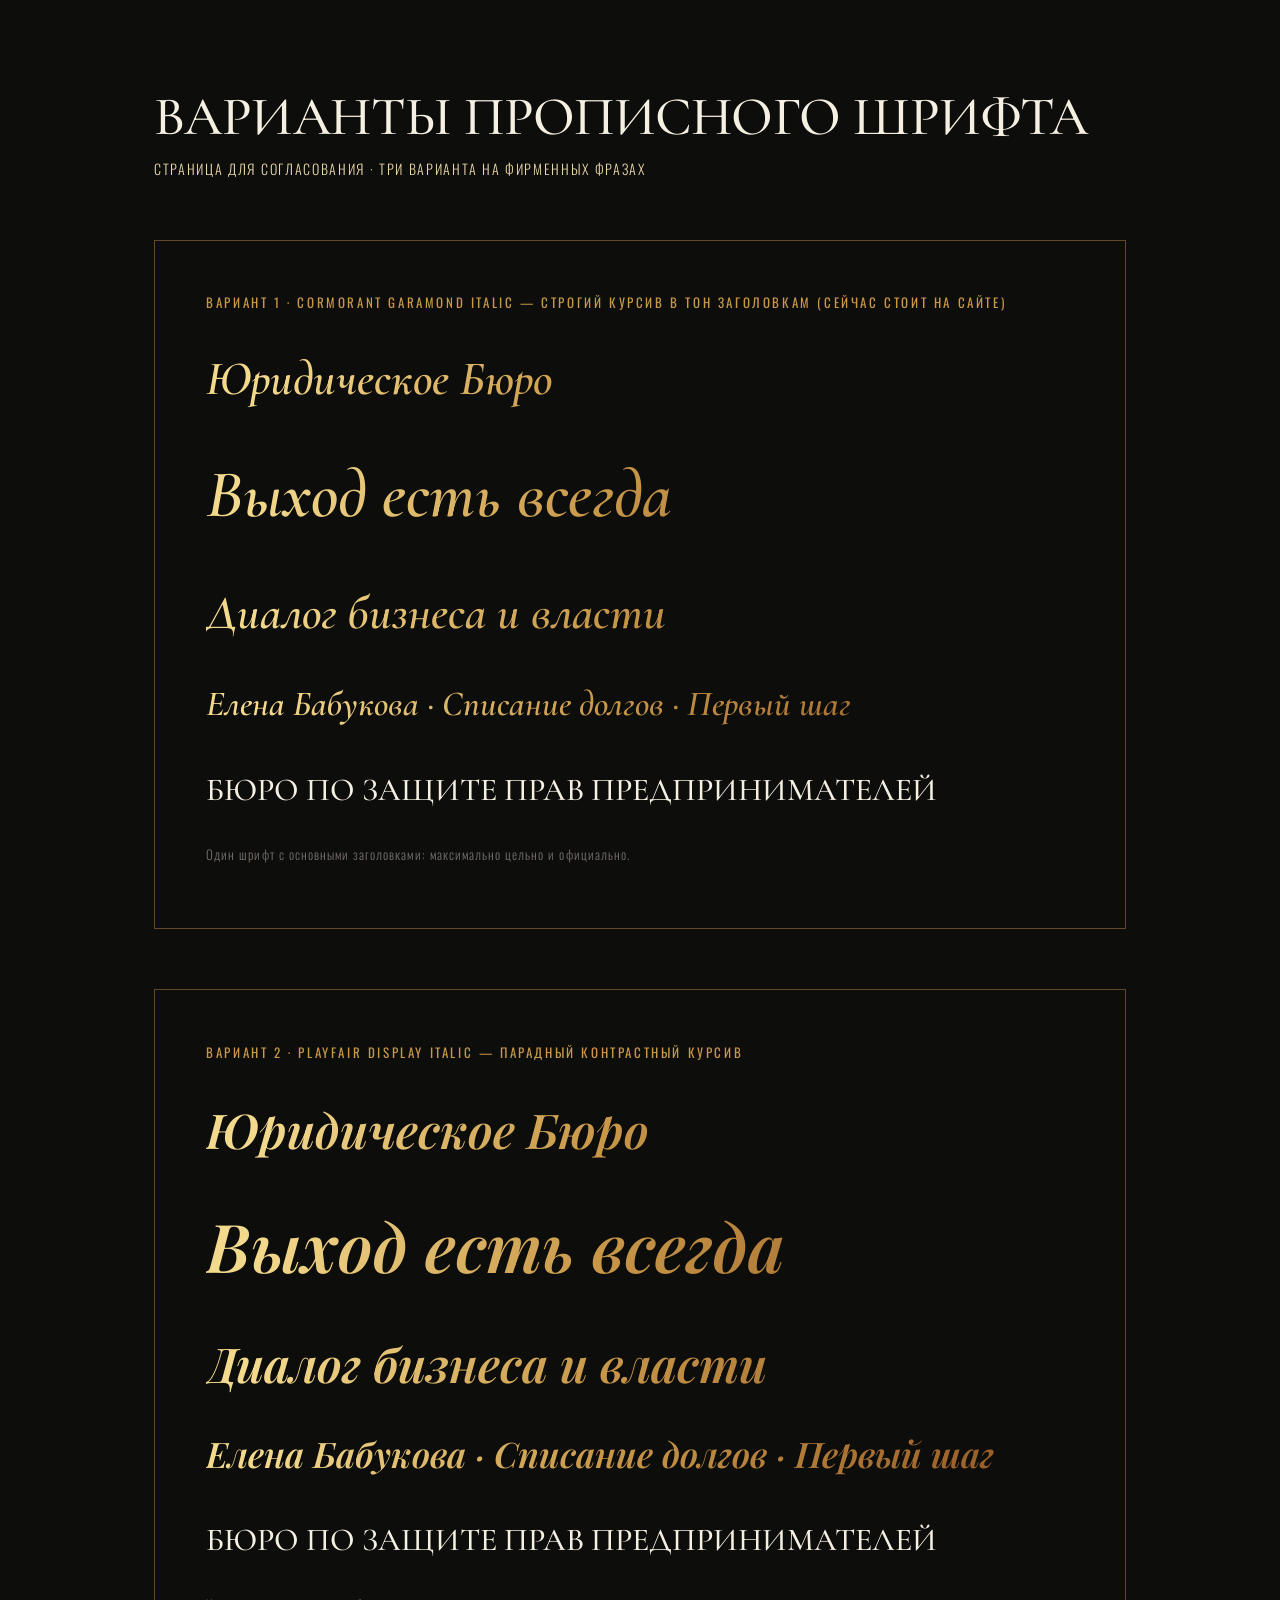
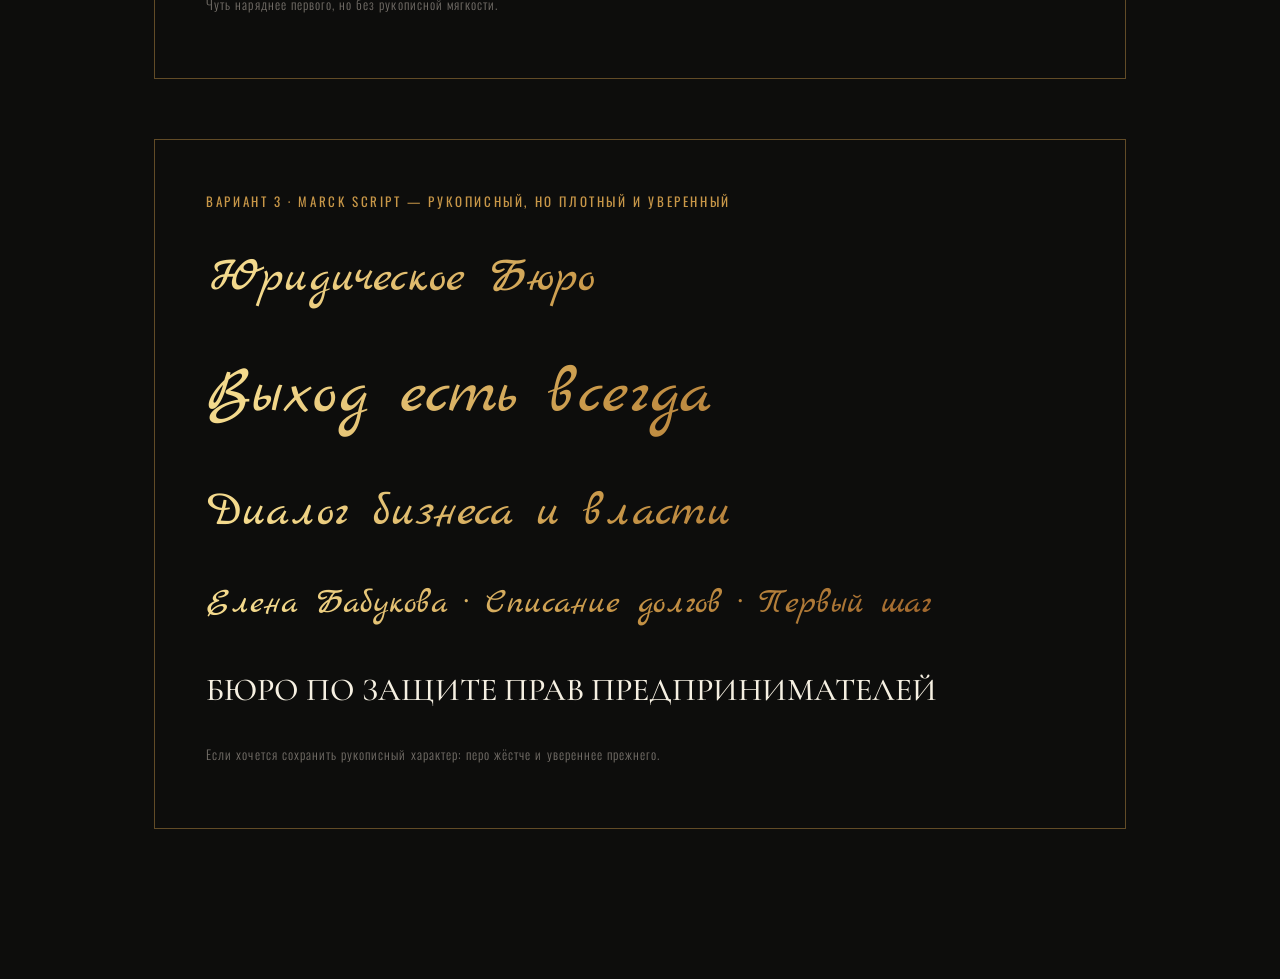
==== fonts.html @ 15e3c3ee "Правки по созвону с заказчиком: строгий курсив, тёмная шапка, таблица, рамка цитаты - Great Vibes за" ====
<!DOCTYPE html>
<html lang="ru">
<head>
<meta charset="utf-8">
<meta name="viewport" content="width=device-width, initial-scale=1">
<title>Варианты прописного шрифта · Авторитет права</title>
<meta name="robots" content="noindex">
<link rel="icon" href="data:image/svg+xml,%3Csvg xmlns='http://www.w3.org/2000/svg' viewBox='0 0 64 64'%3E%3Crect width='64' height='64' fill='%230D0D0C'/%3E%3Ctext x='32' y='45' font-family='Georgia,serif' font-size='38' fill='%23C89748' text-anchor='middle'%3E%D0%90%3C/text%3E%3C/svg%3E">
<link rel="preconnect" href="https://fonts.googleapis.com">
<link rel="preconnect" href="https://fonts.gstatic.com" crossorigin>
<link href="https://fonts.googleapis.com/css2?family=Cormorant+Garamond:ital,wght@0,500;0,600;1,600&family=Playfair+Display:ital,wght@1,600&family=Marck+Script&family=Oswald:wght@300;400&display=swap" rel="stylesheet">
<style>
  *,*::before,*::after{box-sizing:border-box}
  body{margin:0;background:#0D0D0C;color:#F6F0E2;font-family:"Cormorant Garamond",Georgia,serif;font-size:19px;line-height:1.55}
  .wrap{max-width:1100px;margin-inline:auto;padding:clamp(48px,7vw,96px) clamp(20px,5vw,64px)}
  h1{font-weight:500;text-transform:uppercase;letter-spacing:-.01em;line-height:1;font-size:clamp(1.9rem,4.6vw,3.4rem);margin:0 0 14px}
  .intro{font-family:"Oswald",Arial,sans-serif;font-weight:300;font-size:14px;letter-spacing:.12em;text-transform:uppercase;color:#E8D7A7;margin:0 0 60px}
  .variant{border:1px solid rgba(200,151,72,.45);padding:clamp(28px,4vw,52px);margin-bottom:clamp(36px,5vw,60px)}
  .variant-label{font-family:"Oswald",Arial,sans-serif;font-weight:400;font-size:13px;letter-spacing:.2em;text-transform:uppercase;color:#C89748;margin:0 0 30px}
  .sample{display:grid;gap:22px;margin:0}
  .sample p{margin:0;background:linear-gradient(112deg,#F3D98C 8%,#C89748 46%,#9B6129 88%);-webkit-background-clip:text;background-clip:text;color:transparent;padding:0 .3em .1em 0}
  .v1 .sample p{font-family:"Cormorant Garamond",Georgia,serif;font-style:italic;font-weight:600}
  .v2 .sample p{font-family:"Playfair Display",Georgia,serif;font-style:italic;font-weight:600}
  .v3 .sample p{font-family:"Marck Script",cursive;font-weight:400}
  .s1{font-size:clamp(1.8rem,4vw,3rem)}
  .s2{font-size:clamp(2.2rem,5.4vw,4.2rem)}
  .s3{font-size:clamp(1.5rem,3vw,2.2rem)}
  .note{font-family:"Oswald",Arial,sans-serif;font-weight:300;font-size:13px;letter-spacing:.08em;color:#746F69;margin-top:26px}
  .sample p.heading-context{font-family:"Cormorant Garamond",Georgia,serif;font-style:normal;font-weight:500;text-transform:uppercase;font-size:clamp(1.3rem,2.6vw,2rem);background:none;-webkit-background-clip:border-box;background-clip:border-box;color:#F6F0E2;margin:8px 0 0}
</style>
</head>
<body>
<div class="wrap">
  <h1>Варианты прописного шрифта</h1>
  <p class="intro">Страница для согласования · три варианта на фирменных фразах</p>

  <section class="variant v1">
    <p class="variant-label">Вариант 1 · Cormorant Garamond Italic — строгий курсив в тон заголовкам (сейчас стоит на сайте)</p>
    <div class="sample">
      <p class="s1">Юридическое Бюро</p>
      <p class="s2">Выход есть всегда</p>
      <p class="s1">Диалог бизнеса и власти</p>
      <p class="s3">Елена Бабукова · Списание долгов · Первый шаг</p>
      <p class="heading-context">Бюро по защите прав предпринимателей</p>
    </div>
    <p class="note">Один шрифт с основными заголовками: максимально цельно и официально.</p>
  </section>

  <section class="variant v2">
    <p class="variant-label">Вариант 2 · Playfair Display Italic — парадный контрастный курсив</p>
    <div class="sample">
      <p class="s1">Юридическое Бюро</p>
      <p class="s2">Выход есть всегда</p>
      <p class="s1">Диалог бизнеса и власти</p>
      <p class="s3">Елена Бабукова · Списание долгов · Первый шаг</p>
      <p class="heading-context">Бюро по защите прав предпринимателей</p>
    </div>
    <p class="note">Чуть наряднее первого, но без рукописной мягкости.</p>
  </section>

  <section class="variant v3">
    <p class="variant-label">Вариант 3 · Marck Script — рукописный, но плотный и уверенный</p>
    <div class="sample">
      <p class="s1">Юридическое Бюро</p>
      <p class="s2">Выход есть всегда</p>
      <p class="s1">Диалог бизнеса и власти</p>
      <p class="s3">Елена Бабукова · Списание долгов · Первый шаг</p>
      <p class="heading-context">Бюро по защите прав предпринимателей</p>
    </div>
    <p class="note">Если хочется сохранить рукописный характер: перо жёстче и увереннее прежнего.</p>
  </section>
</div>
</body>
</html>
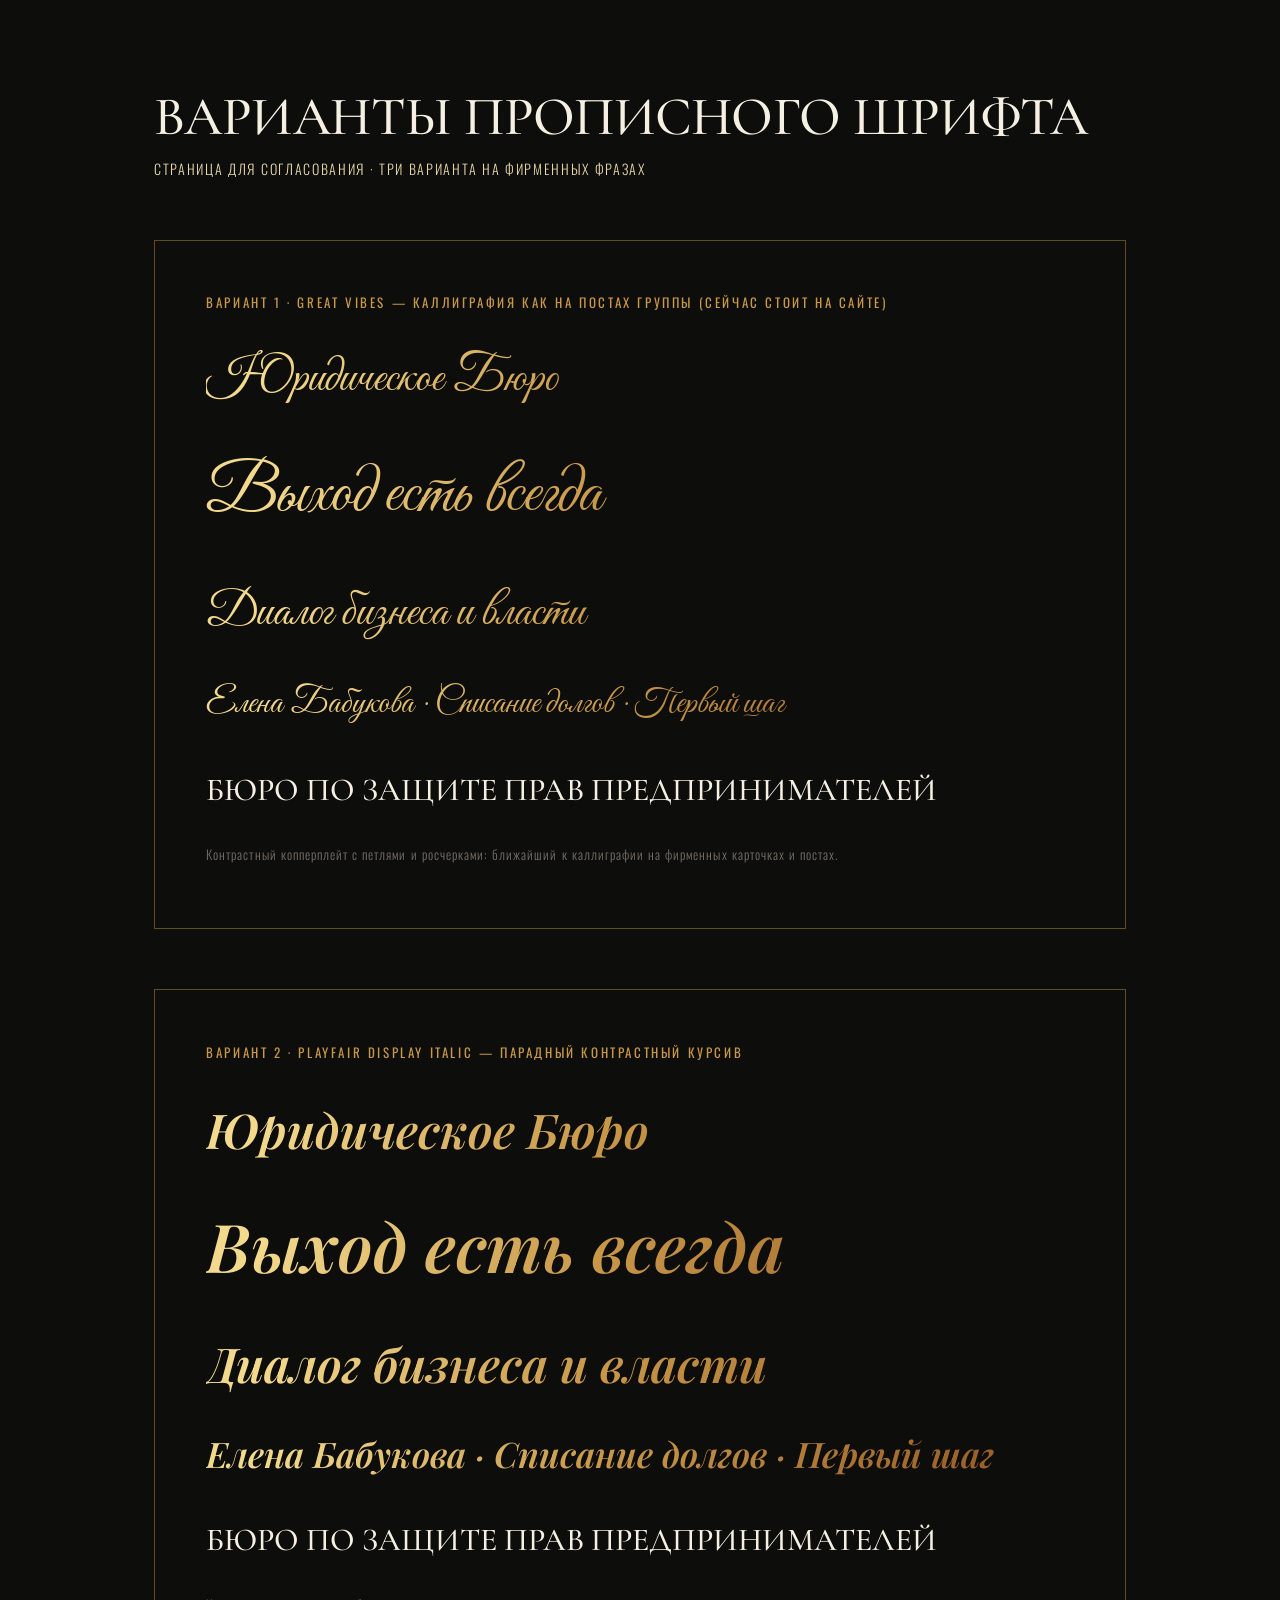
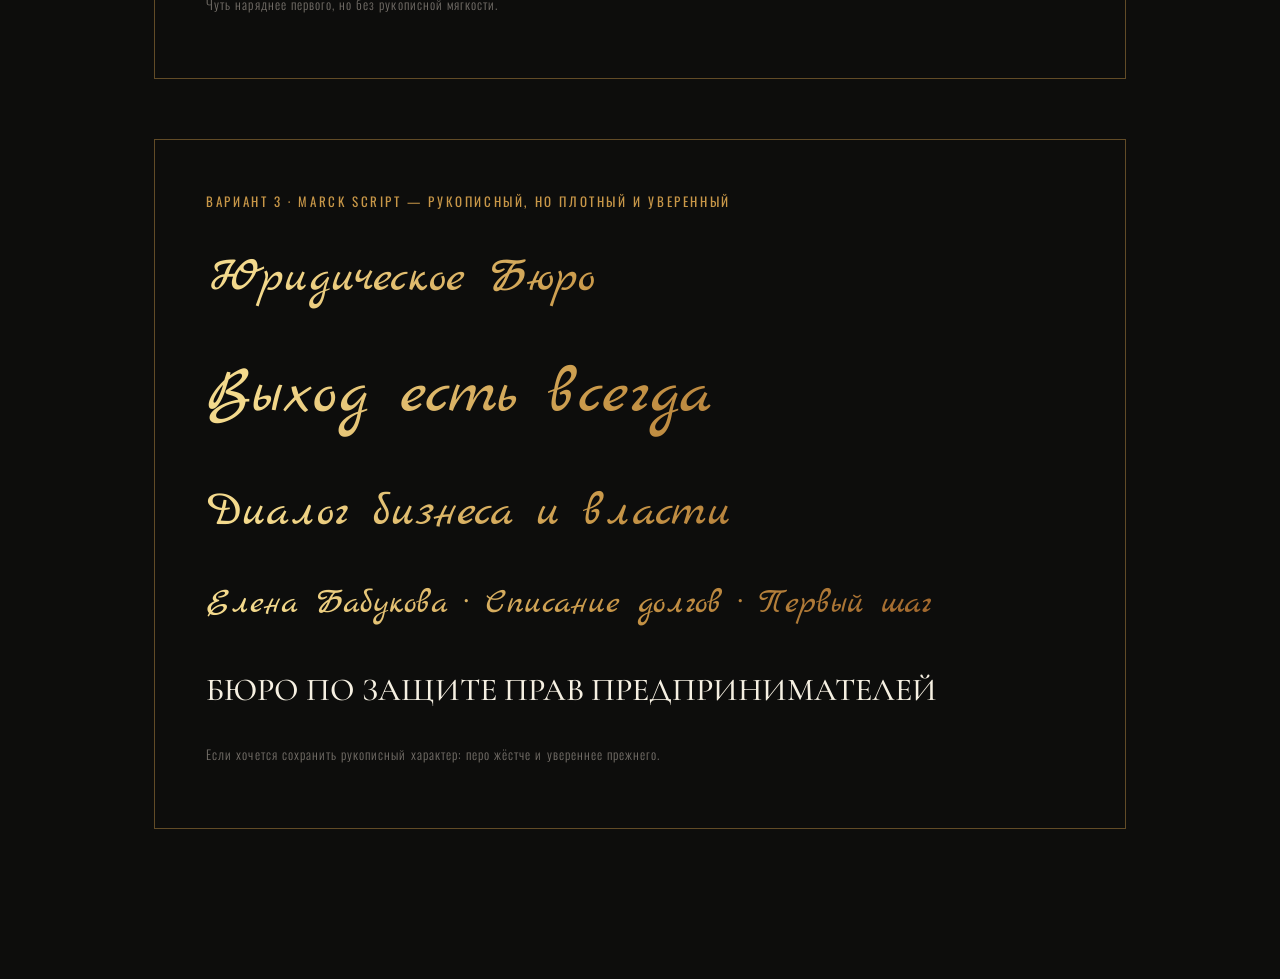
==== commit 4cde6ebc: "Каллиграфия как на постах группы ВК: возврат Great Vibes Сверил с фирменными карточками в vk.ru/avto" ====
--- a/fonts.html
+++ b/fonts.html
@@ -8,7 +8,7 @@
 <link rel="icon" href="data:image/svg+xml,%3Csvg xmlns='http://www.w3.org/2000/svg' viewBox='0 0 64 64'%3E%3Crect width='64' height='64' fill='%230D0D0C'/%3E%3Ctext x='32' y='45' font-family='Georgia,serif' font-size='38' fill='%23C89748' text-anchor='middle'%3E%D0%90%3C/text%3E%3C/svg%3E">
 <link rel="preconnect" href="https://fonts.googleapis.com">
 <link rel="preconnect" href="https://fonts.gstatic.com" crossorigin>
-<link href="https://fonts.googleapis.com/css2?family=Cormorant+Garamond:ital,wght@0,500;0,600;1,600&family=Playfair+Display:ital,wght@1,600&family=Marck+Script&family=Oswald:wght@300;400&display=swap" rel="stylesheet">
+<link href="https://fonts.googleapis.com/css2?family=Cormorant+Garamond:ital,wght@0,500;0,600;1,600&family=Great+Vibes&family=Playfair+Display:ital,wght@1,600&family=Marck+Script&family=Oswald:wght@300;400&display=swap" rel="stylesheet">
 <style>
   *,*::before,*::after{box-sizing:border-box}
   body{margin:0;background:#0D0D0C;color:#F6F0E2;font-family:"Cormorant Garamond",Georgia,serif;font-size:19px;line-height:1.55}
@@ -19,7 +19,7 @@
   .variant-label{font-family:"Oswald",Arial,sans-serif;font-weight:400;font-size:13px;letter-spacing:.2em;text-transform:uppercase;color:#C89748;margin:0 0 30px}
   .sample{display:grid;gap:22px;margin:0}
   .sample p{margin:0;background:linear-gradient(112deg,#F3D98C 8%,#C89748 46%,#9B6129 88%);-webkit-background-clip:text;background-clip:text;color:transparent;padding:0 .3em .1em 0}
-  .v1 .sample p{font-family:"Cormorant Garamond",Georgia,serif;font-style:italic;font-weight:600}
+  .v1 .sample p{font-family:"Great Vibes",cursive;font-weight:400}
   .v2 .sample p{font-family:"Playfair Display",Georgia,serif;font-style:italic;font-weight:600}
   .v3 .sample p{font-family:"Marck Script",cursive;font-weight:400}
   .s1{font-size:clamp(1.8rem,4vw,3rem)}
@@ -35,7 +35,7 @@
   <p class="intro">Страница для согласования · три варианта на фирменных фразах</p>
 
   <section class="variant v1">
-    <p class="variant-label">Вариант 1 · Cormorant Garamond Italic — строгий курсив в тон заголовкам (сейчас стоит на сайте)</p>
+    <p class="variant-label">Вариант 1 · Great Vibes — каллиграфия как на постах группы (сейчас стоит на сайте)</p>
     <div class="sample">
       <p class="s1">Юридическое Бюро</p>
       <p class="s2">Выход есть всегда</p>
@@ -43,7 +43,7 @@
       <p class="s3">Елена Бабукова · Списание долгов · Первый шаг</p>
       <p class="heading-context">Бюро по защите прав предпринимателей</p>
     </div>
-    <p class="note">Один шрифт с основными заголовками: максимально цельно и официально.</p>
+    <p class="note">Контрастный копперплейт с петлями и росчерками: ближайший к каллиграфии на фирменных карточках и постах.</p>
   </section>
 
   <section class="variant v2">
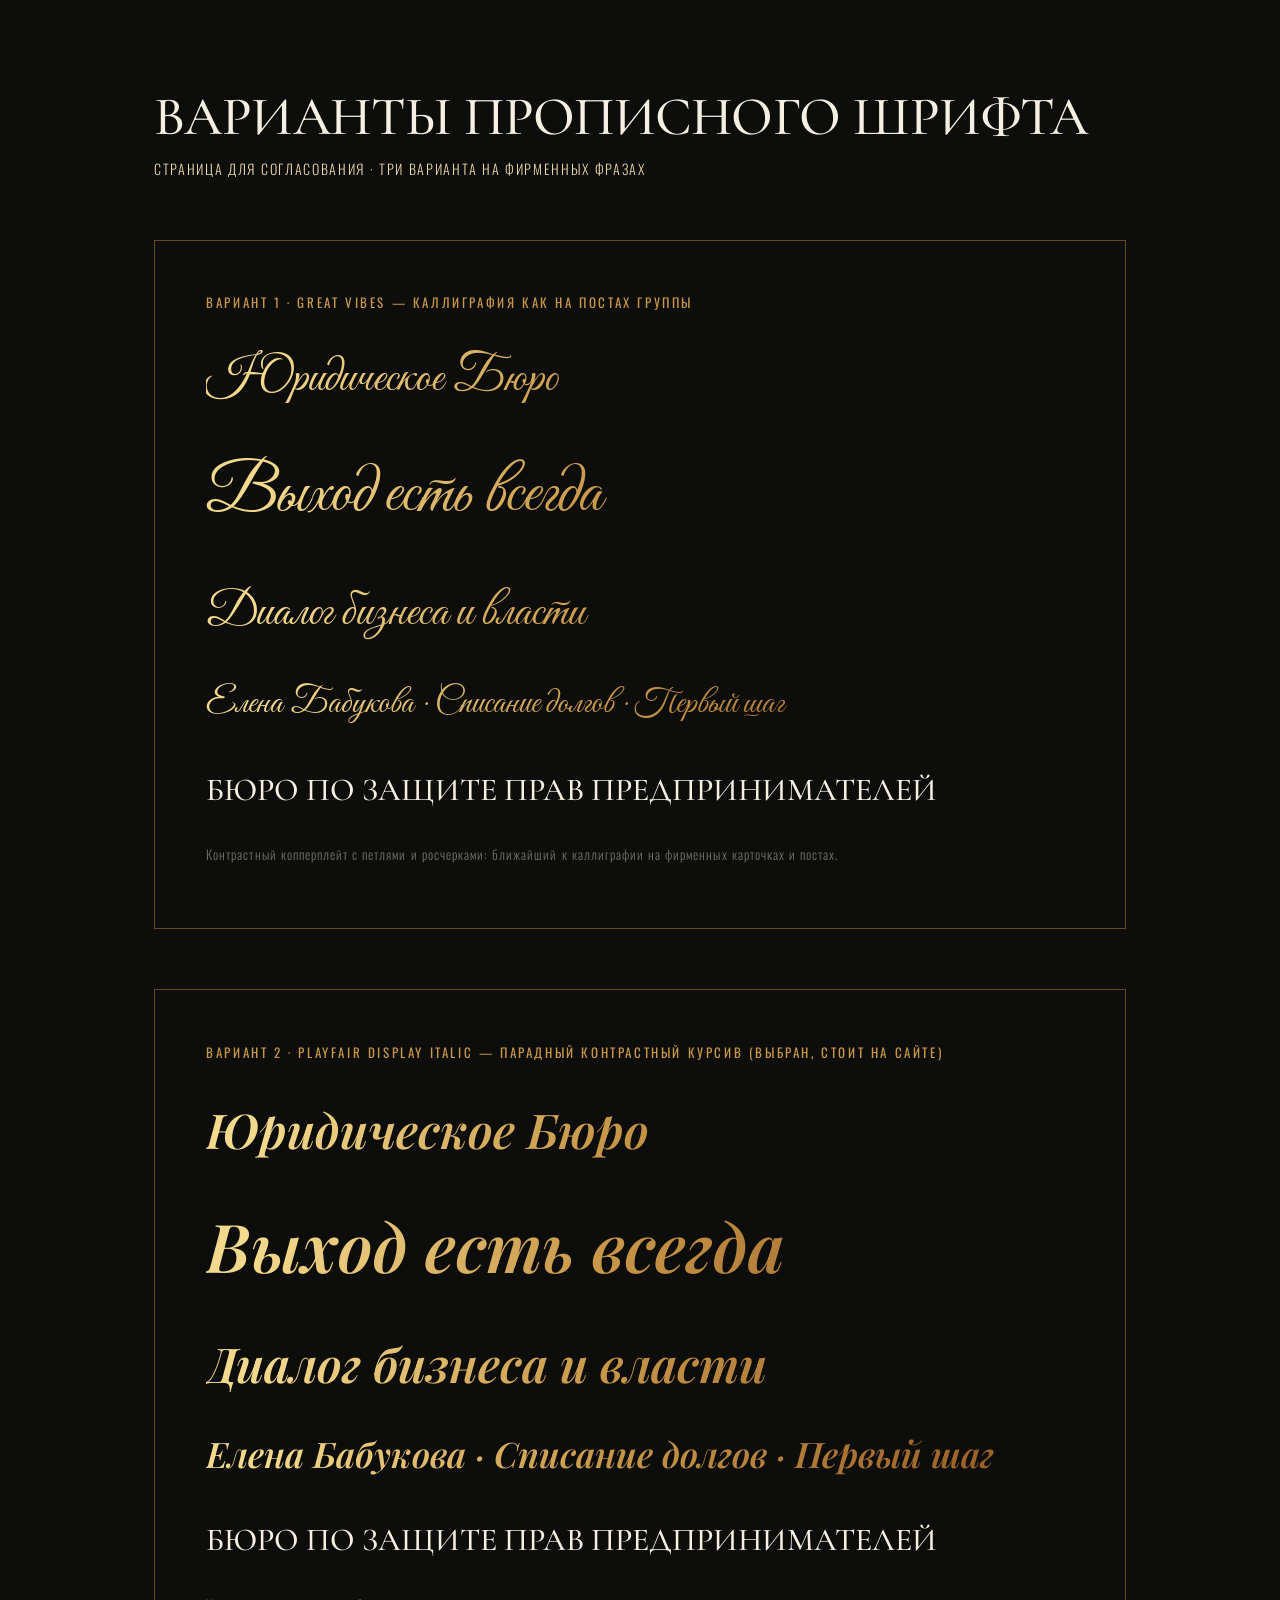
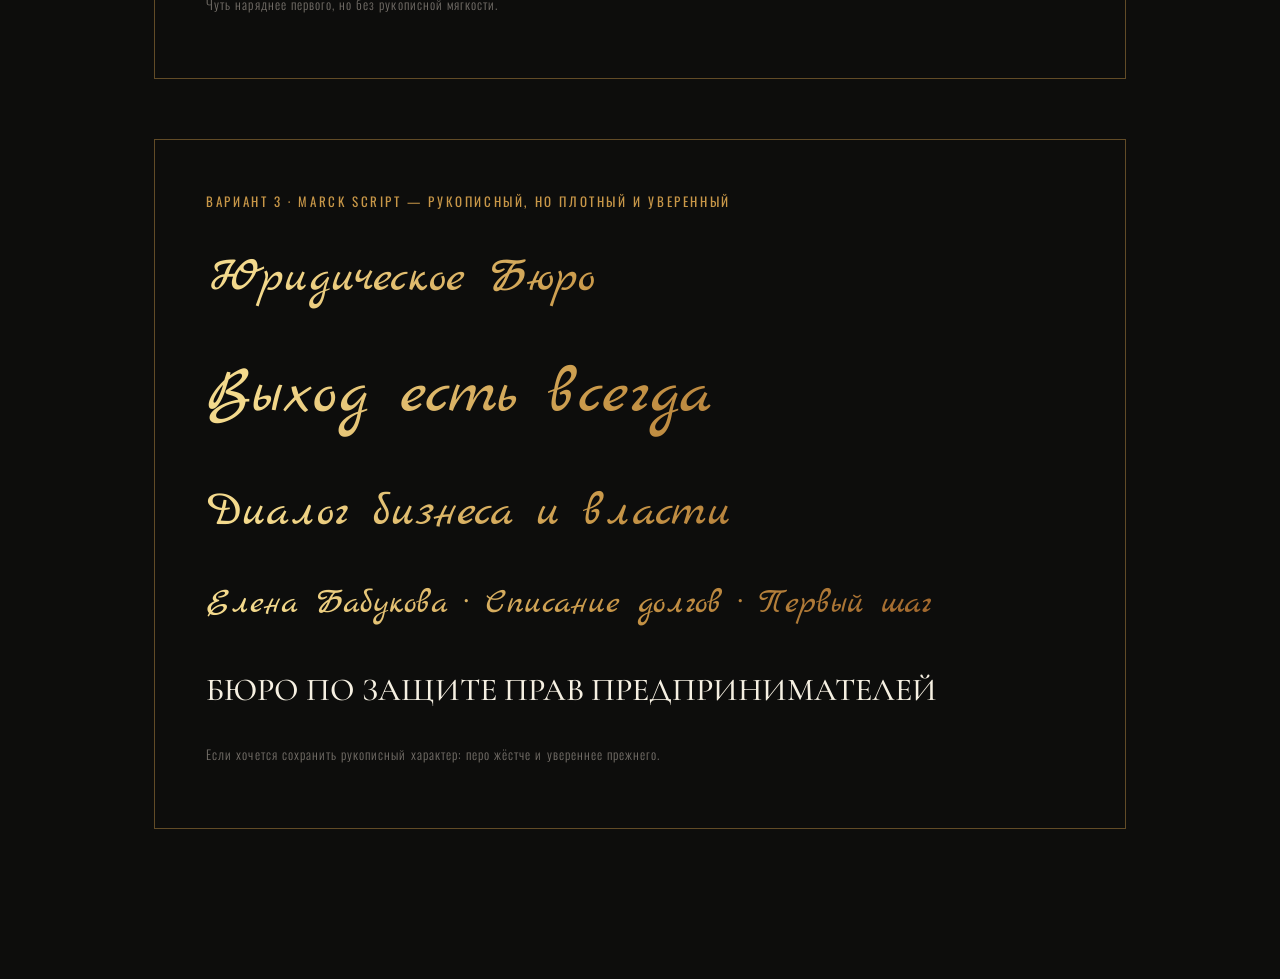
==== commit b9048cfe: "Выбор заказчицы: Playfair Display Italic + 9 новых фото в общественную деятельность Co-Authored-By: " ====
--- a/fonts.html
+++ b/fonts.html
@@ -35,7 +35,7 @@
   <p class="intro">Страница для согласования · три варианта на фирменных фразах</p>
 
   <section class="variant v1">
-    <p class="variant-label">Вариант 1 · Great Vibes — каллиграфия как на постах группы (сейчас стоит на сайте)</p>
+    <p class="variant-label">Вариант 1 · Great Vibes — каллиграфия как на постах группы</p>
     <div class="sample">
       <p class="s1">Юридическое Бюро</p>
       <p class="s2">Выход есть всегда</p>
@@ -47,7 +47,7 @@
   </section>
 
   <section class="variant v2">
-    <p class="variant-label">Вариант 2 · Playfair Display Italic — парадный контрастный курсив</p>
+    <p class="variant-label">Вариант 2 · Playfair Display Italic — парадный контрастный курсив (ВЫБРАН, стоит на сайте)</p>
     <div class="sample">
       <p class="s1">Юридическое Бюро</p>
       <p class="s2">Выход есть всегда</p>
